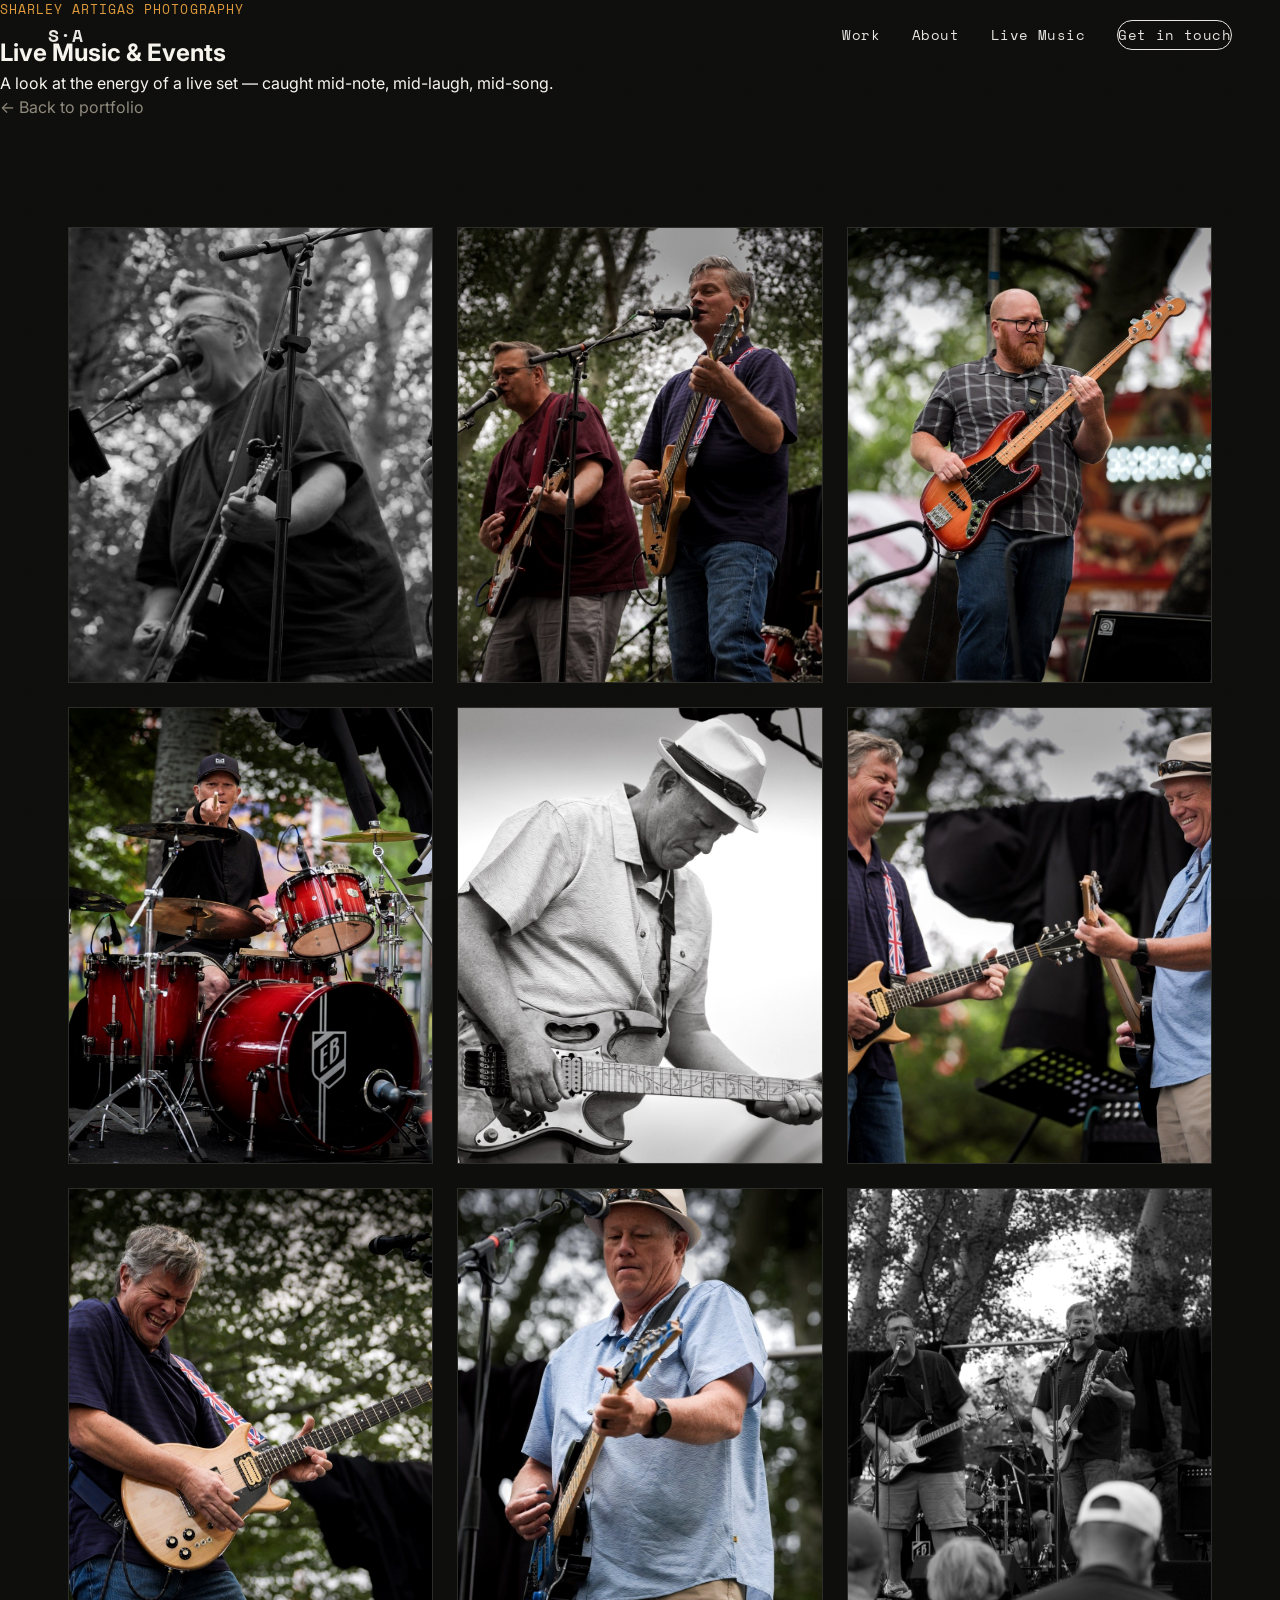
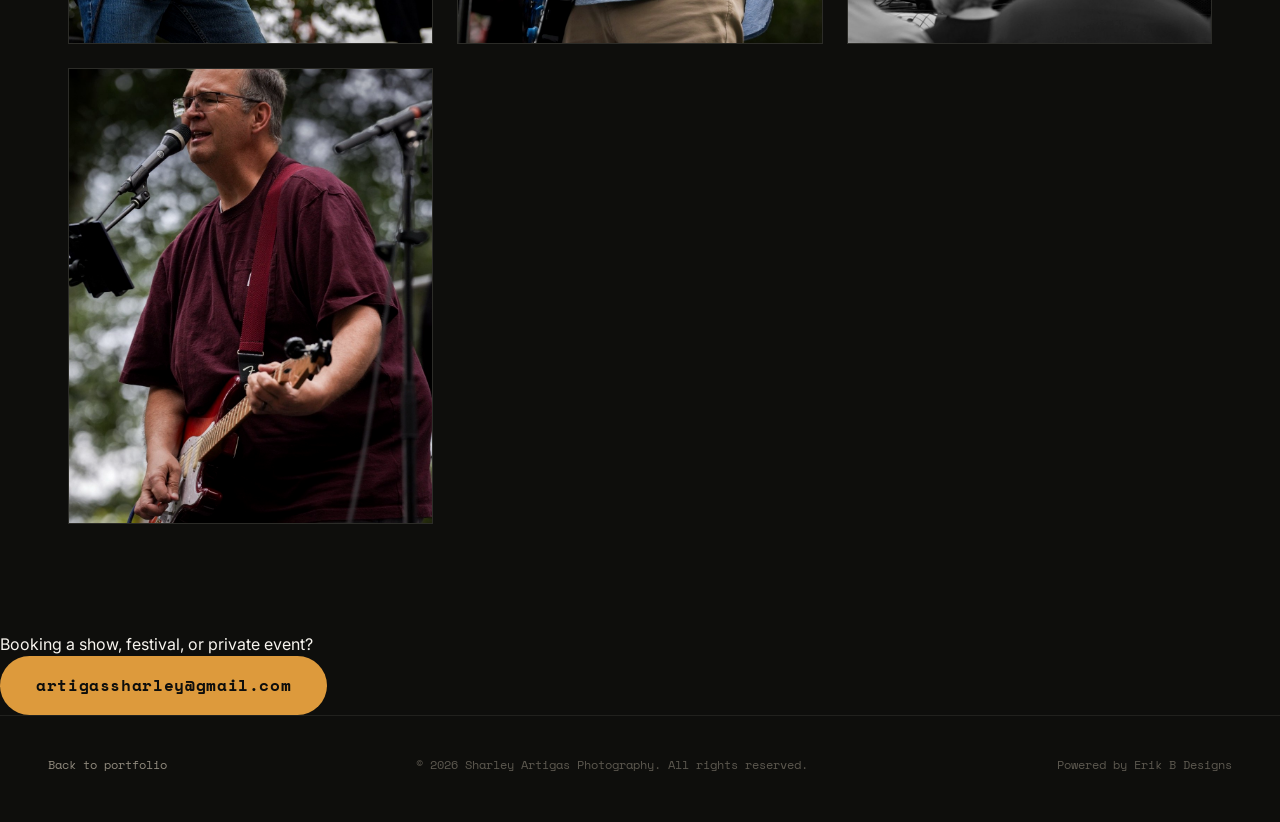
==== music.html @ 0a116769 "Add files via upload" ====
<!DOCTYPE html>
<html lang="en">
<head>
<meta charset="UTF-8">
<meta name="viewport" content="width=device-width, initial-scale=1.0">
<title>Live Music &amp; Events — Sharley Artigas Photography</title>
<meta name="description" content="Live music and event photography by Sharley Artigas, a Utah-based photographer.">

<link rel="icon" href="data:,">
<link rel="preconnect" href="https://fonts.googleapis.com">
<link rel="preconnect" href="https://fonts.gstatic.com" crossorigin>
<link href="https://fonts.googleapis.com/css2?family=Fraunces:ital,opsz,wght@0,9..144,300;0,9..144,500;0,9..144,600;0,9..144,900;1,9..144,500&family=Inter:wght@400;500;600&family=Space+Mono:wght@400;700&display=swap" rel="stylesheet">
<link rel="stylesheet" href="css/styles.css">
</head>
<body>

<div class="grain" aria-hidden="true"></div>

<header class="nav" id="nav">
  <a href="index.html" class="nav__mark">S·A</a>
  <nav class="nav__links" id="navLinks">
    <a href="index.html#work">Work</a>
    <a href="index.html#about">About</a>
    <a href="music.html">Live Music</a>
    <a href="index.html#contact" class="nav__cta">Get in touch</a>
  </nav>
  <button class="nav__toggle" id="navToggle" aria-label="Toggle menu" aria-expanded="false">
    <span></span><span></span><span></span>
  </button>
</header>

<section class="page-header">
  <p class="eyebrow">Sharley Artigas Photography</p>
  <h1 class="page-header__title">Live Music &amp; Events</h1>
  <p class="page-header__sub">A look at the energy of a live set — caught mid-note, mid-laugh, mid-song.</p>
  <a href="index.html" class="footer__back">&larr; Back to portfolio</a>
</section>

<section class="section">
  <div class="contact-sheet contact-sheet--music">

    <figure class="frame">
      <img src="images/music/01-singer-bw.jpg" alt="Live music photography — vocalist mid-song" loading="lazy">
    </figure>

    <figure class="frame">
      <img src="images/music/02-duet.jpg" alt="Live music photography — two guitarists performing" loading="lazy">
    </figure>

    <figure class="frame">
      <img src="images/music/03-bassist.jpg" alt="Live music photography — bassist portrait" loading="lazy">
    </figure>

    <figure class="frame">
      <img src="images/music/04-drummer.jpg" alt="Live music photography — drummer mid-performance" loading="lazy">
    </figure>

    <figure class="frame">
      <img src="images/music/05-guitarist-bw.jpg" alt="Live music photography — guitarist close-up" loading="lazy">
    </figure>

    <figure class="frame">
      <img src="images/music/06-candid.jpg" alt="Live music photography — candid moment between bandmates" loading="lazy">
    </figure>

    <figure class="frame">
      <img src="images/music/07-guitarist.jpg" alt="Live music photography — guitarist performing" loading="lazy">
    </figure>

    <figure class="frame">
      <img src="images/music/08-guitarist-blue.jpg" alt="Live music photography — guitarist on stage" loading="lazy">
    </figure>

    <figure class="frame">
      <img src="images/music/09-wide-stage-bw.jpg" alt="Live music photography — full band on stage with crowd" loading="lazy">
    </figure>

    <figure class="frame">
      <img src="images/music/10-vocalist.jpg" alt="Live music photography — vocalist close-up" loading="lazy">
    </figure>

  </div>
</section>

<section class="section--contact-cta">
  <p>Booking a show, festival, or private event?</p>
  <a href="mailto:artigassharley@gmail.com?subject=Live%20Music%20Photography%20Inquiry" class="btn btn--solid">
    artigassharley@gmail.com
  </a>
</section>

<footer class="footer">
  <a href="index.html" class="footer__back">Back to portfolio</a>
  <p>&copy; <span id="year"></span> Sharley Artigas Photography. All rights reserved.</p>
  <a href="https://erikbdesigns.com/" target="_blank" rel="noopener" class="footer__credit">Powered by Erik B Designs</a>
</footer>

<div class="lightbox" id="lightbox" role="dialog" aria-modal="true" aria-hidden="true">
  <button class="lightbox__close" id="lightboxClose" aria-label="Close">&times;</button>
  <img id="lightboxImg" src="" alt="">
  <p class="lightbox__cat" id="lightboxCat"></p>
</div>

<script src="js/main.js"></script>
</body>
</html>
---- css/styles.css ----
/* ============================================
   SHARLEY ARTIGAS PHOTOGRAPHY — DESIGN TOKENS
   ============================================ */
:root {
  --ink: #0e0e0c;
  --charcoal: #1a1a17;
  --charcoal-2: #232320;
  --paper: #f7f4ee;
  --amber: #dd9a3c;
  --amber-dim: #a8752c;
  --stone: #8f897d;
  --stone-dim: #5c584f;

  --font-display: 'Fraunces', serif;
  --font-body: 'Inter', sans-serif;
  --font-mono: 'Space Mono', monospace;

  --container: 1240px;
  --gutter: clamp(1.25rem, 4vw, 3rem);

  --ease: cubic-bezier(0.16, 1, 0.3, 1);
}

* { box-sizing: border-box; margin: 0; padding: 0; }

html { scroll-behavior: smooth; }

@media (prefers-reduced-motion: reduce) {
  html { scroll-behavior: auto; }
  *, *::before, *::after {
    animation-duration: 0.001ms !important;
    animation-iteration-count: 1 !important;
    transition-duration: 0.001ms !important;
    scroll-behavior: auto !important;
  }
}

body {
  background: var(--ink);
  color: var(--paper);
  font-family: var(--font-body);
  line-height: 1.5;
  -webkit-font-smoothing: antialiased;
}

img { max-width: 100%; display: block; }

a { color: inherit; text-decoration: none; }

:focus-visible {
  outline: 2px solid var(--amber);
  outline-offset: 3px;
}

/* Subtle film grain overlay across the whole page */
.grain {
  position: fixed;
  inset: 0;
  pointer-events: none;
  z-index: 999;
  opacity: 0.035;
  mix-blend-mode: overlay;
  background-image: url("data:image/svg+xml,%3Csvg xmlns='http://www.w3.org/2000/svg' width='120' height='120'%3E%3Cfilter id='n'%3E%3CfeTurbulence type='fractalNoise' baseFrequency='0.9' numOctaves='2' stitchTiles='stitch'/%3E%3C/filter%3E%3Crect width='100%25' height='100%25' filter='url(%23n)'/%3E%3C/svg%3E");
}

/* ============================================
   NAV
   ============================================ */
.nav {
  position: fixed;
  top: 0; left: 0; right: 0;
  z-index: 100;
  display: flex;
  align-items: center;
  justify-content: space-between;
  padding: 1.25rem var(--gutter);
  mix-blend-mode: difference;
}

.nav__mark {
  font-family: var(--font-mono);
  font-weight: 700;
  font-size: 1.1rem;
  letter-spacing: 0.05em;
}

.nav__links {
  display: flex;
  align-items: center;
  gap: 2rem;
  font-family: var(--font-mono);
  font-size: 0.85rem;
  letter-spacing: 0.03em;
}

.nav__links a {
  position: relative;
  padding: 0.25rem 0;
}

.nav__links a:not(.nav__cta)::after {
  content: '';
  position: absolute;
  left: 0; bottom: 0;
  width: 0; height: 1px;
  background: currentColor;
  transition: width 0.3s var(--ease);
}

.nav__links a:not(.nav__cta):hover::after { width: 100%; }

.nav__cta {
  border: 1px solid var(--paper);
  padding: 0.5rem 1rem;
  border-radius: 999px;
}

.nav__toggle {
  display: none;
  background: none;
  border: none;
  cursor: pointer;
  flex-direction: column;
  gap: 5px;
  padding: 0.5rem;
}

.nav__toggle span {
  width: 22px;
  height: 2px;
  background: var(--paper);
  display: block;
}

/* ============================================
   HERO
   ============================================ */
.hero {
  position: relative;
  height: 100svh;
  min-height: 560px;
  display: flex;
  align-items: flex-end;
  overflow: hidden;
}

.hero__media {
  position: absolute;
  inset: 0;
}

.hero__media img {
  width: 100%;
  height: 100%;
  object-fit: cover;
  transform: scale(1.03);
}

.hero__scrim {
  position: absolute;
  inset: 0;
  background: linear-gradient(180deg, rgba(14,14,12,0.15) 0%, rgba(14,14,12,0.35) 55%, rgba(14,14,12,0.92) 100%);
}

.hero__content {
  position: relative;
  z-index: 2;
  padding: 0 var(--gutter) clamp(3rem, 8vh, 6rem);
  max-width: 780px;
}

.eyebrow {
  font-family: var(--font-mono);
  font-size: 0.8rem;
  letter-spacing: 0.08em;
  text-transform: uppercase;
  color: var(--amber);
  margin-bottom: 1rem;
}

.hero__name {
  font-family: var(--font-display);
  font-weight: 900;
  font-size: clamp(3.2rem, 10vw, 7.5rem);
  line-height: 0.92;
  letter-spacing: -0.01em;
  margin-bottom: 1.5rem;
}

.hero__tagline {
  font-size: clamp(1rem, 1.6vw, 1.2rem);
  color: var(--paper);
  max-width: 46ch;
  margin-bottom: 2rem;
  opacity: 0.92;
}

.scroll-cue {
  position: absolute;
  right: var(--gutter);
  bottom: 2.5rem;
  z-index: 2;
  width: 1px;
  height: 60px;
}

.scroll-cue span {
  display: block;
  width: 1px;
  height: 100%;
  background: linear-gradient(180deg, var(--amber), transparent);
  animation: cue 2s var(--ease) infinite;
  transform-origin: top;
}

@keyframes cue {
  0% { transform: scaleY(0); }
  50% { transform: scaleY(1); }
  100% { transform: scaleY(0); transform-origin: bottom; }
}

/* ============================================
   BUTTONS
   ============================================ */
.btn {
  display: inline-block;
  font-family: var(--font-mono);
  font-size: 0.85rem;
  letter-spacing: 0.04em;
  padding: 0.9rem 1.75rem;
  border-radius: 999px;
  transition: all 0.3s var(--ease);
}

.btn--ghost {
  border: 1px solid var(--paper);
  color: var(--paper);
}

.btn--ghost:hover {
  background: var(--paper);
  color: var(--ink);
}

.btn--solid {
  background: var(--amber);
  color: var(--ink);
  font-weight: 700;
  font-size: 1rem;
  padding: 1.1rem 2.25rem;
}

.btn--solid:hover {
  background: var(--paper);
  transform: translateY(-2px);
}

/* ============================================
   SECTIONS (shared)
   ============================================ */
.section {
  padding: clamp(5rem, 12vh, 8rem) var(--gutter);
  max-width: var(--container);
  margin: 0 auto;
}

.section__head {
  margin-bottom: 3rem;
}

.frame-label {
  font-family: var(--font-mono);
  font-size: 0.8rem;
  letter-spacing: 0.08em;
  text-transform: uppercase;
  color: var(--amber);
  margin-bottom: 0.75rem;
}

.frame-label--center { text-align: center; }

.section h2 {
  font-family: var(--font-display);
  font-weight: 600;
  font-size: clamp(2rem, 4.5vw, 3.2rem);
  letter-spacing: -0.01em;
}

/* ============================================
   PORTFOLIO — CONTACT SHEET
   ============================================ */
.contact-sheet {
  display: grid;
  grid-template-columns: repeat(3, 1fr);
  gap: clamp(0.75rem, 2vw, 1.5rem);
}

.frame {
  position: relative;
  overflow: hidden;
  background: var(--charcoal);
  border: 1px solid rgba(247,244,238,0.08);
  cursor: pointer;
}

.frame img {
  width: 100%;
  height: 100%;
  aspect-ratio: 4 / 5;
  object-fit: cover;
  transition: transform 0.6s var(--ease), filter 0.6s var(--ease);
  filter: grayscale(0.15) contrast(1.05);
}

.frame:hover img {
  transform: scale(1.06);
  filter: grayscale(0) contrast(1.1);
}

.frame__sprockets {
  position: absolute;
  top: 0; left: 0; right: 0;
  height: 14px;
  z-index: 2;
  background-image: radial-gradient(circle, rgba(14,14,12,0.85) 3px, transparent 3px);
  background-size: 16px 14px;
  background-position: 6px center;
  opacity: 0.7;
}

.frame figcaption {
  position: absolute;
  left: 0; right: 0; bottom: 0;
  z-index: 2;
  display: flex;
  justify-content: space-between;
  align-items: center;
  padding: 0.75rem 1rem;
  font-family: var(--font-mono);
  font-size: 0.72rem;
  letter-spacing: 0.04em;
  color: var(--paper);
  background: linear-gradient(0deg, rgba(14,14,12,0.85), transparent);
  opacity: 0;
  transform: translateY(6px);
  transition: all 0.35s var(--ease);
}

.frame:hover figcaption {
  opacity: 1;
  transform: translateY(0);
}

.frame__cat {
  color: var(--amber);
  text-transform: uppercase;
}

@media (max-width: 780px) {
  .contact-sheet { grid-template-columns: repeat(2, 1fr); }
}

@media (max-width: 480px) {
  .contact-sheet { grid-template-columns: 1fr; }
  .frame figcaption { opacity: 1; transform: none; }
}

/* ============================================
   ABOUT
   ============================================ */
.section--about {
  background: var(--charcoal);
  max-width: none;
  padding-left: 0;
  padding-right: 0;
}

.about {
  max-width: var(--container);
  margin: 0 auto;
  display: grid;
  grid-template-columns: 0.85fr 1.15fr;
  gap: clamp(2rem, 5vw, 5rem);
  align-items: center;
  padding: 0 var(--gutter);
}

.about__media {
  border: 1px solid rgba(247,244,238,0.08);
}

.about__media img {
  width: 100%;
  aspect-ratio: 4/5;
  object-fit: cover;
  filter: grayscale(0.1) contrast(1.05);
}

.about__text {
  margin: 1.5rem 0 2rem;
  font-size: 1.05rem;
  color: var(--stone);
  max-width: 54ch;
}

.specialties {
  display: flex;
  flex-wrap: wrap;
  gap: 0.75rem;
  list-style: none;
}

.specialties li {
  font-family: var(--font-mono);
  font-size: 0.8rem;
  letter-spacing: 0.04em;
  text-transform: uppercase;
  border: 1px solid var(--amber-dim);
  color: var(--amber);
  padding: 0.5rem 1rem;
  border-radius: 999px;
}

@media (max-width: 780px) {
  .about { grid-template-columns: 1fr; }
}

/* ============================================
   CONTACT
   ============================================ */
.section--contact {
  text-align: center;
  padding-top: clamp(5rem, 14vh, 9rem);
  padding-bottom: clamp(5rem, 14vh, 9rem);
}

.contact__headline {
  margin-bottom: 2.5rem;
  line-height: 1.05;
}

.contact__note {
  margin-top: 1.5rem;
  font-family: var(--font-mono);
  font-size: 0.8rem;
  color: var(--stone-dim);
  letter-spacing: 0.03em;
}

/* ============================================
   FOOTER
   ============================================ */
.footer {
  padding: 2.5rem var(--gutter) 3rem;
  display: flex;
  justify-content: space-between;
  align-items: center;
  font-family: var(--font-mono);
  font-size: 0.75rem;
  color: var(--stone-dim);
  border-top: 1px solid rgba(247,244,238,0.08);
}

.footer__back { color: var(--stone); }
.footer__back:hover { color: var(--amber); }

/* ============================================
   LIGHTBOX
   ============================================ */
.lightbox {
  position: fixed;
  inset: 0;
  z-index: 200;
  display: flex;
  flex-direction: column;
  align-items: center;
  justify-content: center;
  background: rgba(14,14,12,0.96);
  opacity: 0;
  visibility: hidden;
  transition: opacity 0.3s var(--ease);
  padding: 2rem;
}

.lightbox.is-open {
  opacity: 1;
  visibility: visible;
}

.lightbox img {
  max-width: min(90vw, 1100px);
  max-height: 80vh;
  object-fit: contain;
  border: 1px solid rgba(247,244,238,0.1);
}

.lightbox__cat {
  font-family: var(--font-mono);
  color: var(--amber);
  margin-top: 1rem;
  letter-spacing: 0.04em;
  text-transform: uppercase;
  font-size: 0.85rem;
}

.lightbox__close {
  position: absolute;
  top: 1.5rem;
  right: 1.5rem;
  background: none;
  border: none;
  color: var(--paper);
  font-size: 2.2rem;
  line-height: 1;
  cursor: pointer;
}

/* ============================================
   MOBILE NAV
   ============================================ */
@media (max-width: 720px) {
  .nav__toggle { display: flex; }

  .nav__links {
    position: fixed;
    top: 0; right: 0;
    height: 100vh;
    width: min(75vw, 320px);
    background: var(--ink);
    flex-direction: column;
    justify-content: center;
    align-items: flex-start;
    gap: 2rem;
    padding: 2rem var(--gutter);
    transform: translateX(100%);
    transition: transform 0.4s var(--ease);
    mix-blend-mode: normal;
    font-size: 1.1rem;
  }

  .nav__links.is-open { transform: translateX(0); }

.footer__credit { color: var(--stone-dim); }
.footer__credit:hover { color: var(--amber); }

@media (max-width: 600px) {
  .footer {
    flex-direction: column;
    gap: 0.75rem;
    text-align: center;
  }
}

  .nav { mix-blend-mode: normal; background: linear-gradient(180deg, rgba(14,14,12,0.6), transparent); }
}
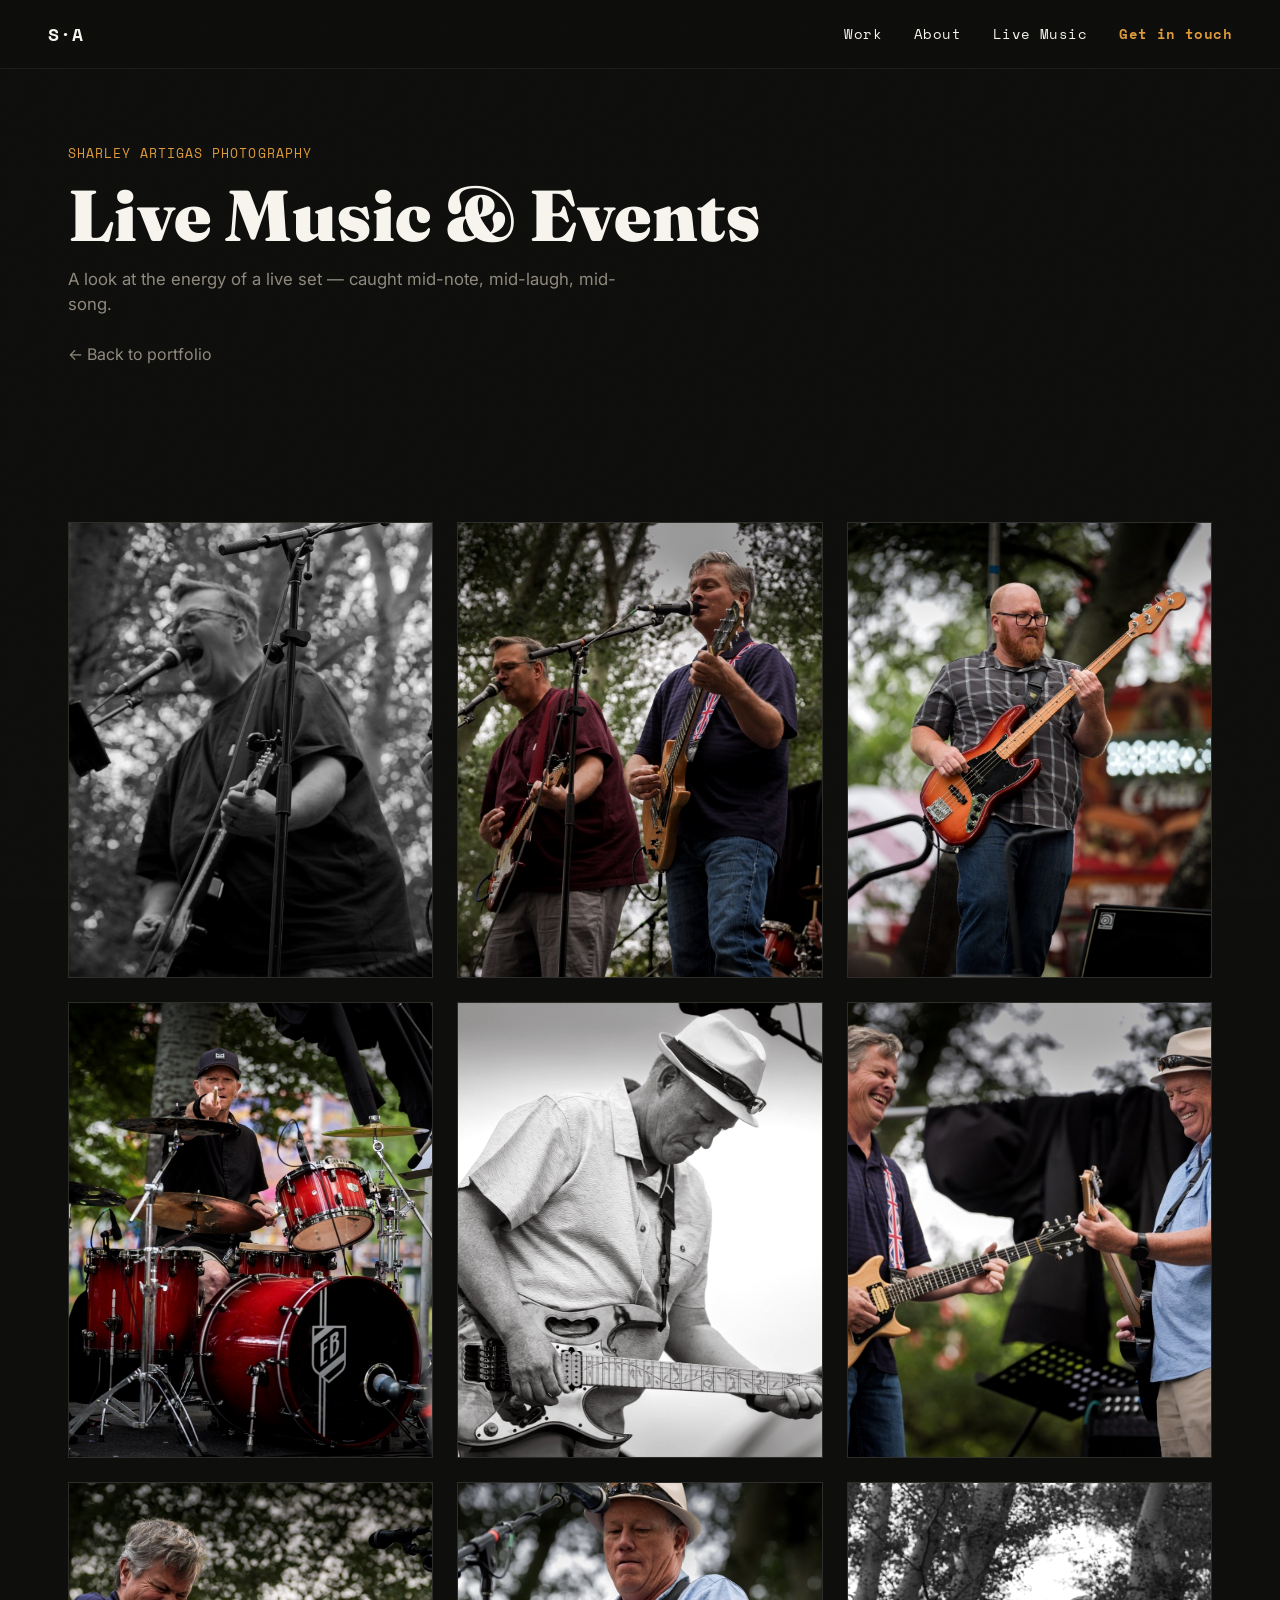
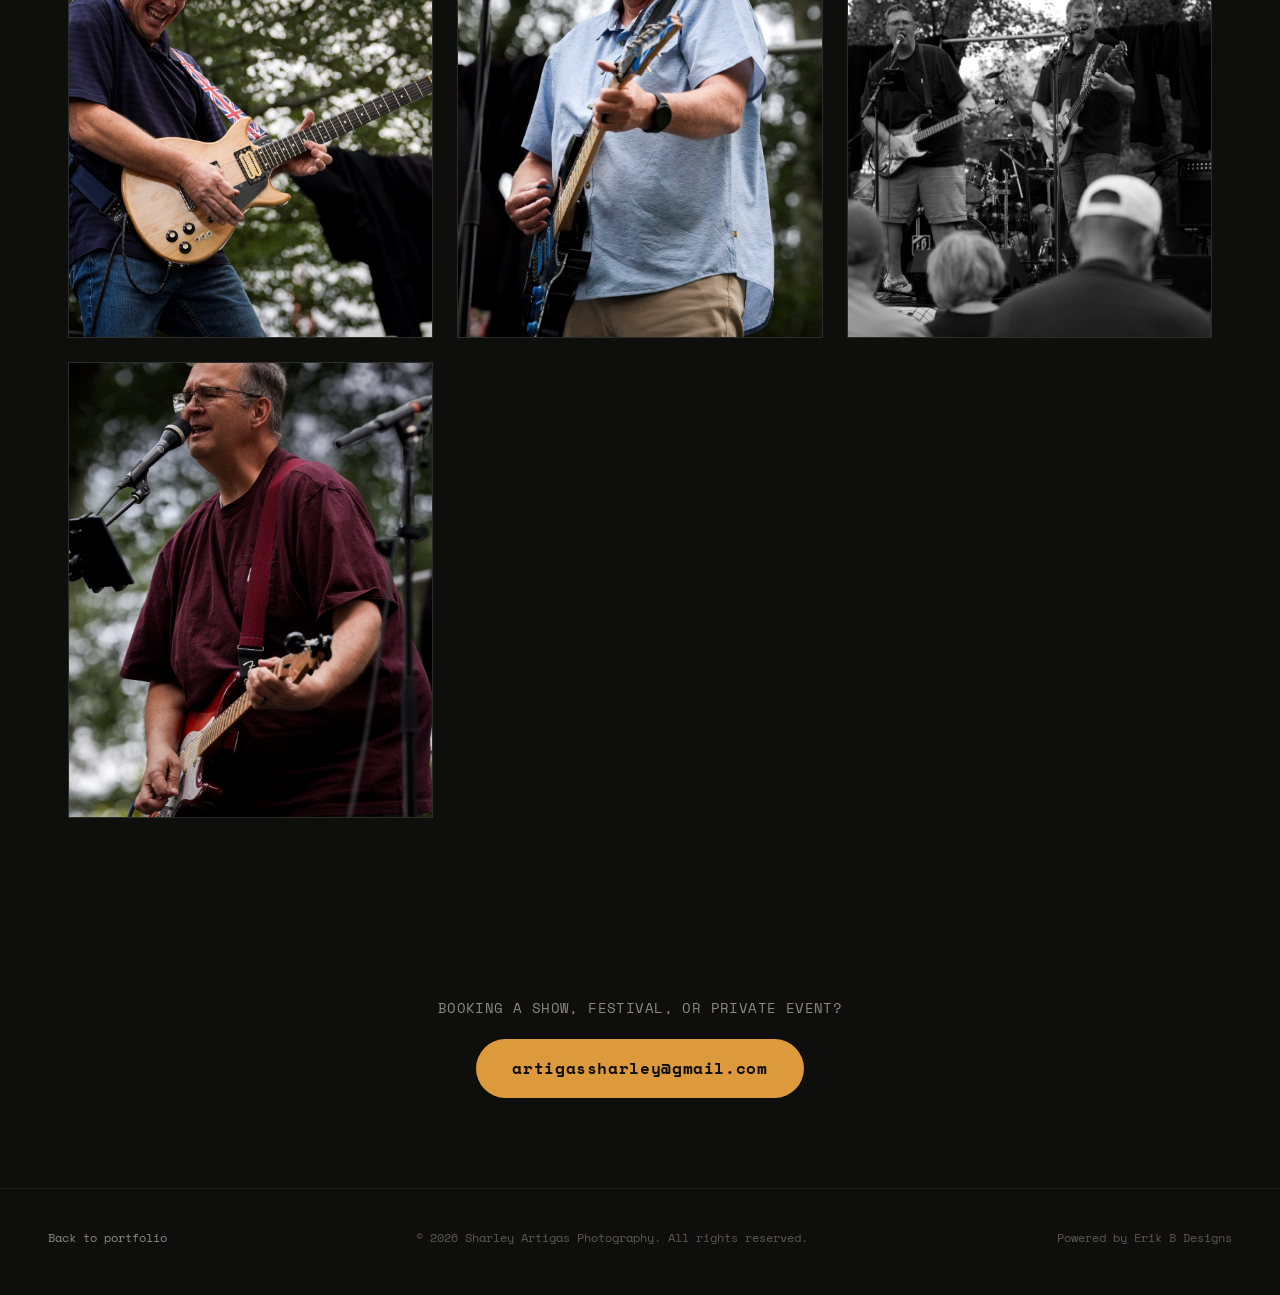
==== commit fcd303f4: "Add site favicon" ====
--- a/music.html
+++ b/music.html
@@ -6,7 +6,11 @@
 <title>Live Music &amp; Events — Sharley Artigas Photography</title>
 <meta name="description" content="Live music and event photography by Sharley Artigas, a Utah-based photographer.">
 
-<link rel="icon" href="data:,">
+<link rel="icon" type="image/svg+xml" href="favicon.svg">
+<link rel="icon" type="image/png" sizes="32x32" href="favicon-32x32.png">
+<link rel="icon" type="image/png" sizes="16x16" href="favicon-16x16.png">
+<link rel="shortcut icon" href="favicon.ico">
+<link rel="apple-touch-icon" sizes="180x180" href="apple-touch-icon.png">
 <link rel="preconnect" href="https://fonts.googleapis.com">
 <link rel="preconnect" href="https://fonts.gstatic.com" crossorigin>
 <link href="https://fonts.googleapis.com/css2?family=Fraunces:ital,opsz,wght@0,9..144,300;0,9..144,500;0,9..144,600;0,9..144,900;1,9..144,500&family=Inter:wght@400;500;600&family=Space+Mono:wght@400;700&display=swap" rel="stylesheet">
--- a/css/styles.css
+++ b/css/styles.css
@@ -74,7 +74,10 @@
   align-items: center;
   justify-content: space-between;
   padding: 1.25rem var(--gutter);
-  mix-blend-mode: difference;
+  background: rgba(14, 14, 12, 0.6);
+  backdrop-filter: blur(10px);
+  -webkit-backdrop-filter: blur(10px);
+  border-bottom: 1px solid rgba(247, 244, 238, 0.06);
 }
 
 .nav__mark {
@@ -110,9 +113,8 @@
 .nav__links a:not(.nav__cta):hover::after { width: 100%; }
 
 .nav__cta {
-  border: 1px solid var(--paper);
-  padding: 0.5rem 1rem;
-  border-radius: 999px;
+  color: var(--amber);
+  font-weight: 700;
 }
 
 .nav__toggle {
@@ -153,6 +155,7 @@
   width: 100%;
   height: 100%;
   object-fit: cover;
+  object-position: center 15%;
   transform: scale(1.03);
 }
 
@@ -396,6 +399,46 @@
   filter: grayscale(0.1) contrast(1.05);
 }
 
+.about__media--placeholder {
+  position: relative;
+  aspect-ratio: 4/5;
+  overflow: hidden;
+  background: linear-gradient(155deg, var(--charcoal-2) 0%, var(--ink) 100%);
+  display: flex;
+  align-items: center;
+  justify-content: center;
+}
+
+.placeholder-monogram {
+  display: flex;
+  flex-direction: column;
+  align-items: center;
+  gap: 0.75rem;
+}
+
+.placeholder-monogram__mark {
+  font-family: var(--font-display);
+  font-weight: 500;
+  font-style: italic;
+  font-size: clamp(2.5rem, 6vw, 3.5rem);
+  color: var(--amber);
+  border: 1px solid var(--amber-dim);
+  border-radius: 50%;
+  width: clamp(6.5rem, 14vw, 8.5rem);
+  height: clamp(6.5rem, 14vw, 8.5rem);
+  display: flex;
+  align-items: center;
+  justify-content: center;
+}
+
+.placeholder-monogram__label {
+  font-family: var(--font-mono);
+  font-size: 0.72rem;
+  letter-spacing: 0.08em;
+  text-transform: uppercase;
+  color: var(--stone-dim);
+}
+
 .about__text {
   margin: 1.5rem 0 2rem;
   font-size: 1.05rem;
@@ -426,6 +469,31 @@
 }
 
 /* ============================================
+   MUSIC TEASER
+   ============================================ */
+.section__head--split {
+  display: flex;
+  justify-content: space-between;
+  align-items: flex-end;
+  gap: 1.5rem;
+  flex-wrap: wrap;
+}
+
+.music-teaser {
+  display: grid;
+  grid-template-columns: repeat(4, 1fr);
+  gap: clamp(0.75rem, 2vw, 1.5rem);
+}
+
+@media (max-width: 780px) {
+  .music-teaser { grid-template-columns: repeat(2, 1fr); }
+}
+
+@media (max-width: 480px) {
+  .music-teaser { grid-template-columns: 1fr; }
+}
+
+/* ============================================
    CONTACT
    ============================================ */
 .section--contact {
@@ -463,6 +531,57 @@
 
 .footer__back { color: var(--stone); }
 .footer__back:hover { color: var(--amber); }
+
+.footer__credit { color: var(--stone-dim); }
+.footer__credit:hover { color: var(--amber); }
+
+@media (max-width: 600px) {
+  .footer {
+    flex-direction: column;
+    gap: 0.75rem;
+    text-align: center;
+  }
+}
+
+/* ============================================
+   SECONDARY PAGE HEADER (e.g. Live Music page)
+   ============================================ */
+.page-header {
+  padding: clamp(7rem, 16vh, 10rem) var(--gutter) 3rem;
+  max-width: var(--container);
+  margin: 0 auto;
+}
+
+.page-header__title {
+  font-family: var(--font-display);
+  font-weight: 900;
+  font-size: clamp(2.4rem, 6vw, 4.5rem);
+  line-height: 1;
+  margin: 0.75rem 0 1rem;
+}
+
+.page-header__sub {
+  color: var(--stone);
+  max-width: 50ch;
+  margin-bottom: 1.5rem;
+  font-size: 1.05rem;
+}
+
+.section--contact-cta {
+  text-align: center;
+  padding: clamp(3rem, 8vh, 5rem) var(--gutter) clamp(4rem, 10vh, 6rem);
+  max-width: var(--container);
+  margin: 0 auto;
+}
+
+.section--contact-cta p {
+  font-family: var(--font-mono);
+  font-size: 0.85rem;
+  letter-spacing: 0.03em;
+  color: var(--stone);
+  margin-bottom: 1.25rem;
+  text-transform: uppercase;
+}
 
 /* ============================================
    LIGHTBOX
@@ -539,17 +658,13 @@
   }
 
   .nav__links.is-open { transform: translateX(0); }
-
-.footer__credit { color: var(--stone-dim); }
-.footer__credit:hover { color: var(--amber); }
-
-@media (max-width: 600px) {
-  .footer {
-    flex-direction: column;
-    gap: 0.75rem;
+}
+
+@media (max-width: 720px) {
+  .hero__content {
     text-align: center;
   }
-}
-
-  .nav { mix-blend-mode: normal; background: linear-gradient(180deg, rgba(14,14,12,0.6), transparent); }
-}
+  .specialties {
+    justify-content: center;
+  }  
+}
